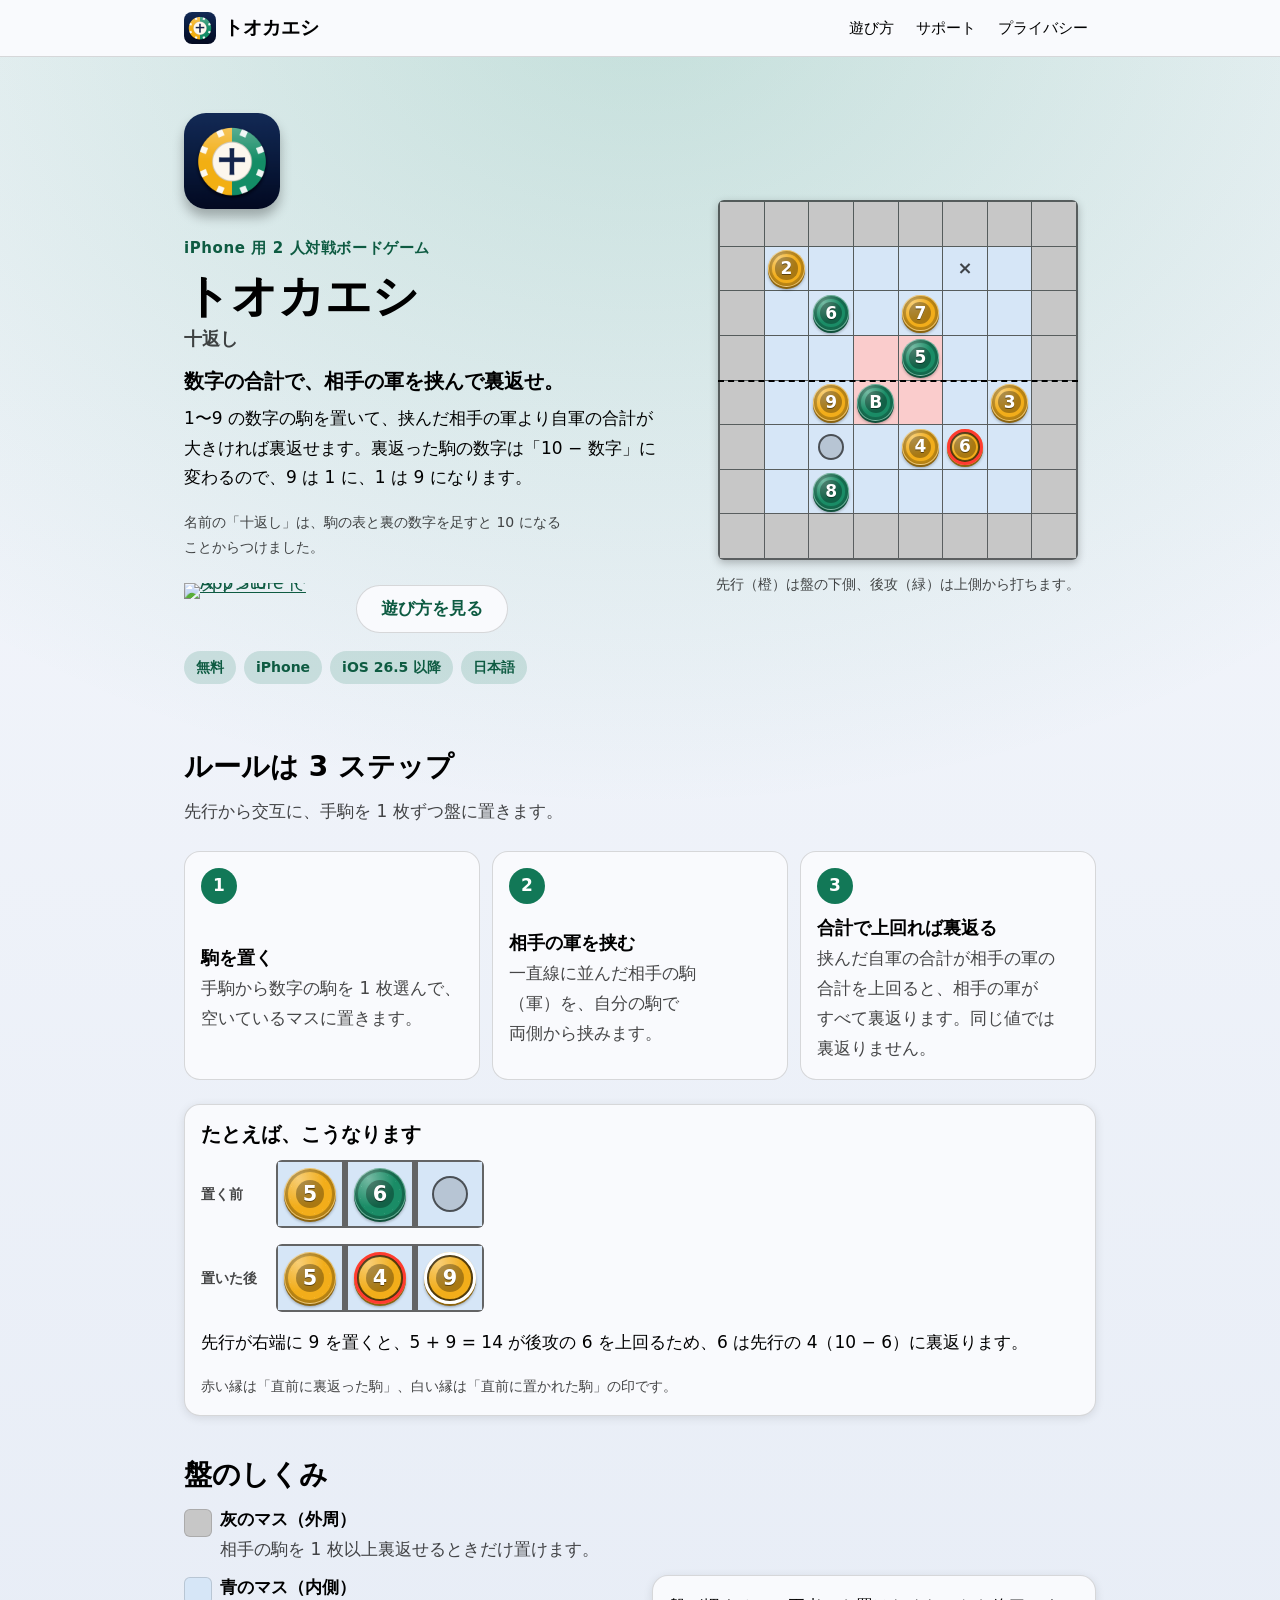
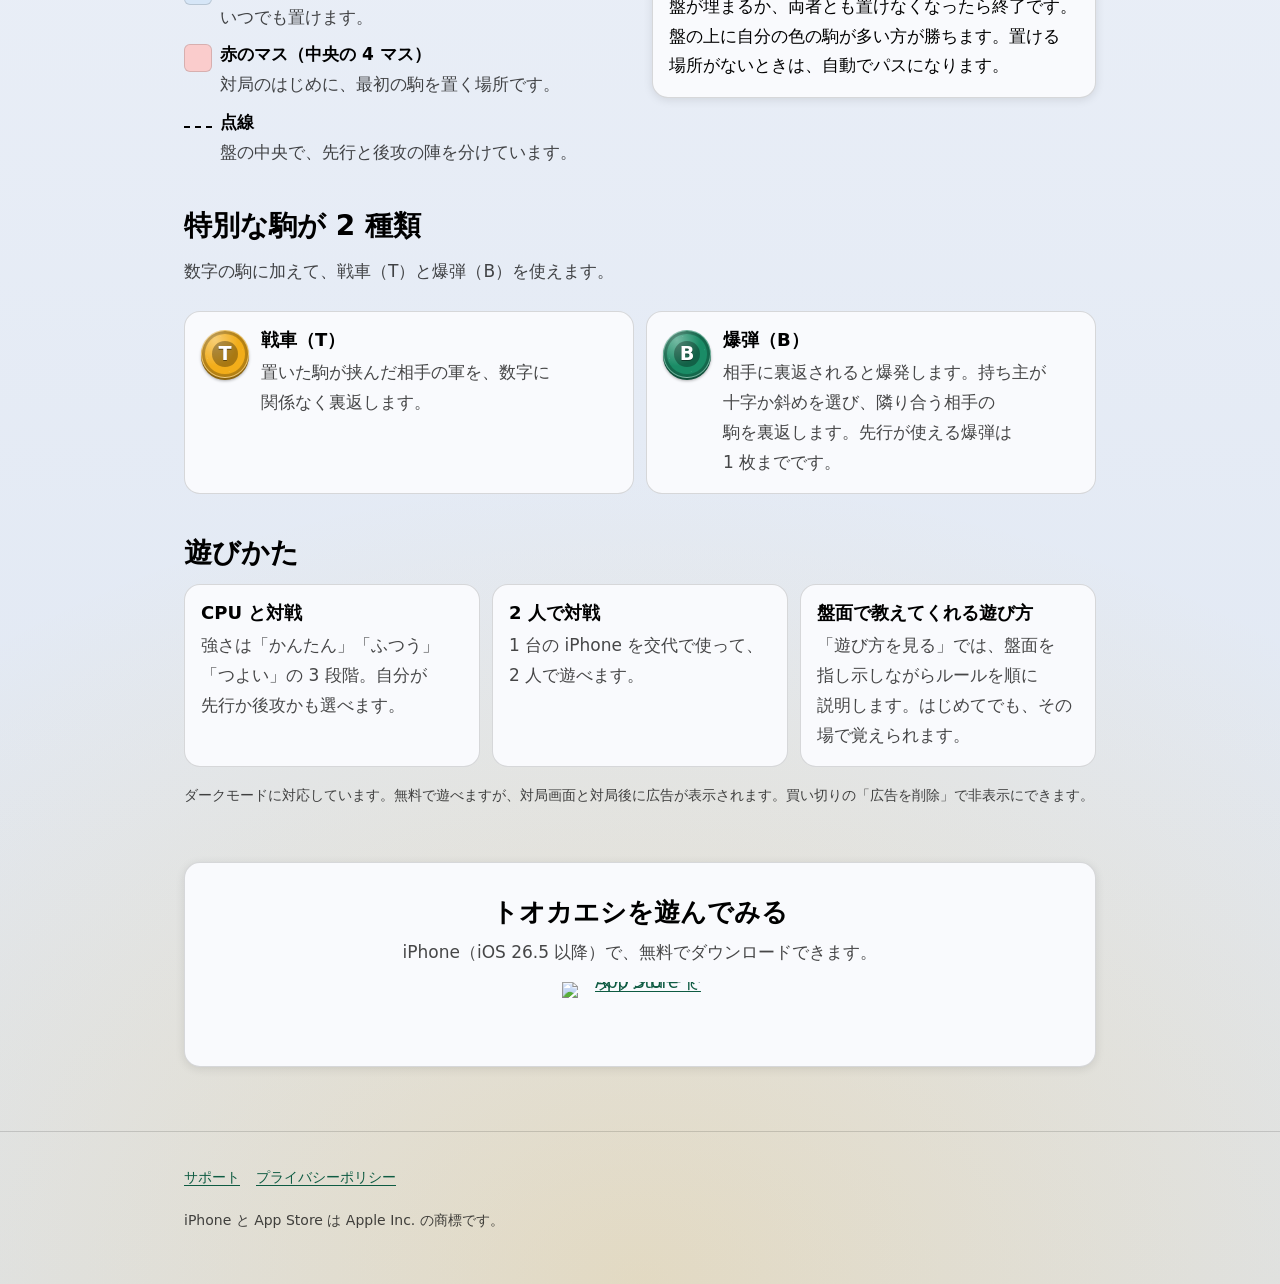
==== tokaeshi/index.html @ 796e7eb5 "トオカエシのサイトを再構築し、紹介ページとアクセス解析の土台を追加 - tokaeshi/index.html を新設（アプリ紹介・ルール・特別な駒・App Store への導線） - support" ====
<!doctype html>
<html lang="ja">
<head>
<meta charset="utf-8">
<meta name="viewport" content="width=device-width, initial-scale=1">
<title>トオカエシ（十返し）｜数字の合計で挟んで裏返す対戦ボードゲーム</title>
<meta name="description" content="トオカエシ（十返し）は、数字の合計で相手の軍を挟んで裏返す、iPhone 用の 2 人対戦ボードゲームです。CPU 対戦（3 段階）と 2 人対戦、盤面で教えてくれる遊び方つき。無料でダウンロードできます。">
<link rel="canonical" href="https://andy0911.github.io/tokaeshi/">
<meta name="theme-color" content="#f5f7fc" media="(prefers-color-scheme: light)">
<meta name="theme-color" content="#1c1f26" media="(prefers-color-scheme: dark)">
<link rel="icon" type="image/png" sizes="64x64" href="img/favicon-64.png">
<link rel="apple-touch-icon" href="img/apple-touch-icon.png">
<meta property="og:type" content="website">
<meta property="og:site_name" content="トオカエシ">
<meta property="og:locale" content="ja_JP">
<meta property="og:title" content="トオカエシ（十返し）｜数字の合計で挟んで裏返す対戦ボードゲーム">
<meta property="og:description" content="数字の合計で、相手の軍を挟んで裏返せ。iPhone 用の 2 人対戦ボードゲーム。">
<meta property="og:url" content="https://andy0911.github.io/tokaeshi/">
<meta property="og:image" content="https://andy0911.github.io/tokaeshi/img/icon-512.png">
<meta name="twitter:card" content="summary">
<link rel="stylesheet" href="style.css">
<script type="application/ld+json">
{
  "@context": "https://schema.org",
  "@type": "MobileApplication",
  "name": "トオカエシ",
  "alternateName": "十返し",
  "description": "数字の合計で相手の軍を挟んで裏返す、iPhone 用の 2 人対戦ボードゲーム。",
  "applicationCategory": "GameApplication",
  "operatingSystem": "iOS 26.5 以降",
  "inLanguage": "ja",
  "url": "https://andy0911.github.io/tokaeshi/",
  "downloadUrl": "https://apps.apple.com/jp/app/id6817160128",
  "image": "https://andy0911.github.io/tokaeshi/img/icon-512.png",
  "offers": { "@type": "Offer", "price": "0", "priceCurrency": "JPY" }
}
</script>
<script src="../analytics.js" defer></script>
</head>
<body>
<a class="skip-link" href="#main">本文へ移動</a>

<header class="site-header">
  <div class="wrap">
    <a class="brand" href="./"><img src="img/icon-512.png" alt="" width="32" height="32"><span class="brand-text">トオカエシ</span></a>
    <nav aria-label="サイト内">
      <ul class="site-nav">
        <li><a href="#rules">遊び方</a></li>
        <li><a href="support.html">サポート</a></li>
        <li><a href="privacy.html">プライバシー</a></li>
      </ul>
    </nav>
  </div>
</header>

<main id="main">
  <section class="hero" aria-labelledby="hero-title">
    <div class="wrap hero-grid">
      <div>
        <img class="hero-icon" src="img/icon-512.png" alt="トオカエシのアプリアイコン" width="96" height="96">
        <p class="eyebrow">iPhone 用 2 人対戦ボードゲーム</p>
        <h1 id="hero-title">トオカエシ<small>十返し</small></h1>
        <p class="lead">数字の合計で、相手の軍を挟んで裏返せ。</p>
        <p>1〜9 の数字の駒を置いて、挟んだ相手の軍より自軍の合計が大きければ裏返せます。裏返った駒の数字は「10 − 数字」に変わるので、9 は 1 に、1 は 9 になります。</p>
        <p class="muted small">名前の「十返し」は、駒の表と裏の数字を足すと 10 になることからつけました。</p>
        <div class="cta-row">
          <a class="store-badge" href="https://apps.apple.com/jp/app/id6817160128" data-placement="hero"><img src="https://tools.applemediaservices.com/api/badges/download-on-the-app-store/black/ja-jp?size=250x83" alt="App Store でダウンロード" width="156" height="52"></a>
          <a class="btn" href="#rules">遊び方を見る</a>
        </div>
        <ul class="facts" aria-label="アプリの概要">
          <li>無料</li>
          <li>iPhone</li>
          <li>iOS 26.5 以降</li>
          <li>日本語</li>
        </ul>
      </div>
      <figure class="hero-board" style="margin:0">
        <div class="board" role="img" aria-label="トオカエシの盤面のイメージ。8×8 のマスに、橙の先行と緑の後攻の数字の駒が並んでいます。"><div class="cell gray"></div><div class="cell gray"></div><div class="cell gray"></div><div class="cell gray"></div><div class="cell gray"></div><div class="cell gray"></div><div class="cell gray"></div><div class="cell gray"></div><div class="cell gray"></div><div class="cell blue"><span class="chip first"><span>2</span></span></div><div class="cell blue"></div><div class="cell blue"></div><div class="cell blue"></div><div class="cell blue"><b class="x">×</b></div><div class="cell blue"></div><div class="cell gray"></div><div class="cell gray"></div><div class="cell blue"></div><div class="cell blue"><span class="chip second"><span>6</span></span></div><div class="cell blue"></div><div class="cell blue"><span class="chip first"><span>7</span></span></div><div class="cell blue"></div><div class="cell blue"></div><div class="cell gray"></div><div class="cell gray"></div><div class="cell blue"></div><div class="cell blue"></div><div class="cell red"></div><div class="cell red"><span class="chip second"><span>5</span></span></div><div class="cell blue"></div><div class="cell blue"></div><div class="cell gray"></div><div class="cell gray"></div><div class="cell blue"></div><div class="cell blue"><span class="chip first"><span>9</span></span></div><div class="cell red"><span class="chip second"><span>B</span></span></div><div class="cell red"></div><div class="cell blue"></div><div class="cell blue"><span class="chip first"><span>3</span></span></div><div class="cell gray"></div><div class="cell gray"></div><div class="cell blue"></div><div class="cell blue"><i class="hint"></i></div><div class="cell blue"></div><div class="cell blue"><span class="chip first"><span>4</span></span></div><div class="cell blue"><span class="chip first flipped"><span>6</span></span></div><div class="cell blue"></div><div class="cell gray"></div><div class="cell gray"></div><div class="cell blue"></div><div class="cell blue"><span class="chip second"><span>8</span></span></div><div class="cell blue"></div><div class="cell blue"></div><div class="cell blue"></div><div class="cell blue"></div><div class="cell gray"></div><div class="cell gray"></div><div class="cell gray"></div><div class="cell gray"></div><div class="cell gray"></div><div class="cell gray"></div><div class="cell gray"></div><div class="cell gray"></div><div class="cell gray"></div></div>
        <figcaption>先行（橙）は盤の下側、後攻（緑）は上側から打ちます。</figcaption>
      </figure>
    </div>
  </section>

  <section class="section" id="rules" aria-labelledby="rules-title">
    <div class="wrap">
      <h2 id="rules-title">ルールは 3 ステップ</h2>
      <p class="section-lead">先行から交互に、手駒を 1 枚ずつ盤に置きます。</p>
      <ol class="steps">
        <li>
          <div>
            <h3>駒を置く</h3>
            <p>手駒から数字の駒を 1 枚選んで、空いているマスに置きます。</p>
          </div>
        </li>
        <li>
          <div>
            <h3>相手の軍を挟む</h3>
            <p>一直線に並んだ相手の駒（軍）を、自分の駒で両側から挟みます。</p>
          </div>
        </li>
        <li>
          <div>
            <h3>合計で上回れば裏返る</h3>
            <p>挟んだ自軍の合計が相手の軍の合計を上回ると、相手の軍がすべて裏返ります。同じ値では裏返りません。</p>
          </div>
        </li>
      </ol>

      <div class="panel">
        <h3 class="section-title" style="font-size:20px">たとえば、こうなります</h3>
        <div class="demo">
          <div class="demo-row">
            <span class="demo-label">置く前</span>
            <div class="demo-cells" role="img" aria-label="置く前: 先行の 5、後攻の 6 が並び、その右が空きマスです。">
              <span><span class="chip first"><span>5</span></span></span>
              <span><span class="chip second"><span>6</span></span></span>
              <span><i class="hint"></i></span>
            </div>
          </div>
          <div class="demo-row">
            <span class="demo-label">置いた後</span>
            <div class="demo-cells" role="img" aria-label="置いた後: 先行が右の空きマスに 9 を置き、後攻の 6 は先行の 4 に裏返りました。">
              <span><span class="chip first"><span>5</span></span></span>
              <span><span class="chip first flipped"><span>4</span></span></span>
              <span><span class="chip first placed"><span>9</span></span></span>
            </div>
          </div>
          <p class="demo-note">先行が右端に 9 を置くと、5 + 9 = 14 が後攻の 6 を上回るため、6 は先行の 4（10 − 6）に裏返ります。</p>
          <p class="demo-note small muted">赤い縁は「直前に裏返った駒」、白い縁は「直前に置かれた駒」の印です。</p>
        </div>
      </div>
    </div>
  </section>

  <section class="section" id="board" aria-labelledby="board-title">
    <div class="wrap">
      <h2 id="board-title">盤のしくみ</h2>
      <div class="split">
        <ul class="zones">
          <li><i class="z-gray" aria-hidden="true"></i><div><strong>灰のマス（外周）</strong><br><span class="muted">相手の駒を 1 枚以上裏返せるときだけ置けます。</span></div></li>
          <li><i class="z-blue" aria-hidden="true"></i><div><strong>青のマス（内側）</strong><br><span class="muted">いつでも置けます。</span></div></li>
          <li><i class="z-red" aria-hidden="true"></i><div><strong>赤のマス（中央の 4 マス）</strong><br><span class="muted">対局のはじめに、最初の駒を置く場所です。</span></div></li>
          <li><i class="z-line" aria-hidden="true"></i><div><strong>点線</strong><br><span class="muted">盤の中央で、先行と後攻の陣を分けています。</span></div></li>
        </ul>
        <div class="panel">
          <p style="margin:0">盤が埋まるか、両者とも置けなくなったら終了です。盤の上に自分の色の駒が多い方が勝ちます。置ける場所がないときは、自動でパスになります。</p>
        </div>
      </div>
    </div>
  </section>

  <section class="section" id="pieces" aria-labelledby="pieces-title">
    <div class="wrap">
      <h2 id="pieces-title">特別な駒が 2 種類</h2>
      <p class="section-lead">数字の駒に加えて、戦車（T）と爆弾（B）を使えます。</p>
      <ul class="cards cols-2">
        <li>
          <div class="piece-row">
            <span class="chip first" aria-hidden="true"><span>T</span></span>
            <div>
              <h3>戦車（T）</h3>
              <p>置いた駒が挟んだ相手の軍を、数字に関係なく裏返します。</p>
            </div>
          </div>
        </li>
        <li>
          <div class="piece-row">
            <span class="chip second" aria-hidden="true"><span>B</span></span>
            <div>
              <h3>爆弾（B）</h3>
              <p>相手に裏返されると爆発します。持ち主が十字か斜めを選び、隣り合う相手の駒を裏返します。先行が使える爆弾は 1 枚までです。</p>
            </div>
          </div>
        </li>
      </ul>
    </div>
  </section>

  <section class="section" id="features" aria-labelledby="features-title">
    <div class="wrap">
      <h2 id="features-title">遊びかた</h2>
      <ul class="cards cols-3">
        <li>
          <h3>CPU と対戦</h3>
          <p>強さは「かんたん」「ふつう」「つよい」の 3 段階。自分が先行か後攻かも選べます。</p>
        </li>
        <li>
          <h3>2 人で対戦</h3>
          <p>1 台の iPhone を交代で使って、2 人で遊べます。</p>
        </li>
        <li>
          <h3>盤面で教えてくれる遊び方</h3>
          <p>「遊び方を見る」では、盤面を指し示しながらルールを順に説明します。はじめてでも、その場で覚えられます。</p>
        </li>
      </ul>
      <p class="muted small" style="margin-top:var(--space-5)">ダークモードに対応しています。無料で遊べますが、対局画面と対局後に広告が表示されます。買い切りの「広告を削除」で非表示にできます。</p>
    </div>
  </section>

  <section class="wrap">
    <div class="panel cta-band">
      <h2>トオカエシを遊んでみる</h2>
      <p class="muted" style="margin:0">iPhone（iOS 26.5 以降）で、無料でダウンロードできます。</p>
      <a class="store-badge" href="https://apps.apple.com/jp/app/id6817160128" data-placement="footer-cta"><img src="https://tools.applemediaservices.com/api/badges/download-on-the-app-store/black/ja-jp?size=250x83" alt="App Store でダウンロード" width="156" height="52"></a>
    </div>
  </section>
</main>

<footer class="site-footer">
  <div class="wrap">
    <ul>
      <li><a href="support.html">サポート</a></li>
      <li><a href="privacy.html">プライバシーポリシー</a></li>
    </ul>
    <p>iPhone と App Store は Apple Inc. の商標です。</p>
  </div>
</footer>
</body>
</html>
---- tokaeshi/style.css ----
/*
 * トオカエシ サイト共通スタイル
 * デザインシステム「トオカエシ」（tokens.json）のトークン名と値をそのまま CSS 変数にしている。
 * ライト/ダークは OS の外観設定（prefers-color-scheme）に従う。
 * ルート直下の index.html もこのファイルを読む。
 */

/* ---------- トークン ---------- */
:root {
  color-scheme: light dark;

  /* 色（ライト） */
  --player-first: #f2ad1a;
  --player-second: #1a8c66;
  --zone-gray: #c7c7c7;
  --zone-blue: #d6e6f7;
  --zone-red: #facccc;
  --board-frame: #00000099;
  --board-divider: #000000;
  --chip-text: #ffffff;
  --on-player: #000000;
  --flipped-ring: #ff3b30;
  --last-placed-ring: #ffffff;
  --chip-recess: #0000004d;
  --chip-text-shadow: #00000073;
  --chip-shade: #00000038;
  --chip-inlay: #ffffff80;
  --chip-sheen: #ffffff66;
  --chip-ring-keyline: #00000099;
  --backdrop-top: #f5f7fc;
  --backdrop-bottom: #dee6f2;
  --brand-tint: #127857;
  --label: #000000;
  /* サイト独自: ガラスの面。DS の glass プレビュー（背景色に白を重ねる）と同じ作り */
  --glass: color-mix(in srgb, var(--backdrop-top) 60%, #ffffff 40%);
  --glass-line: color-mix(in srgb, var(--label) 14%, transparent);

  /* 余白・角丸・影 */
  --space-1: 4px;
  --space-2: 6px;
  --space-3: 8px;
  --space-4: 12px;
  --space-5: 16px;
  --space-6: 24px;
  --space-7: 32px;
  --radius-board: 6px;
  --radius-panel: 16px;
  --radius-dialog: 28px;
  --radius-pill: 999px;
  --shadow-board: 0 3px 8px #00000040;
  --shadow-hero: 0 8px 12px #00000047;

  /* 書体 */
  --font-sans: -apple-system, "SF Pro Text", "Hiragino Sans", "Hiragino Kaku Gothic ProN", system-ui, sans-serif;
  --font-rounded: ui-rounded, "SF Pro Rounded", "Hiragino Maru Gothic ProN", "Hiragino Sans", system-ui, sans-serif;
}

@media (prefers-color-scheme: dark) {
  :root {
    --player-first: #ffbd33;
    --player-second: #38c794;
    --zone-gray: #4d4d4d;
    --zone-blue: #1f3866;
    --zone-red: #471b1f;
    --board-frame: #1a1a1a;
    --board-divider: #ebebeb;
    --chip-text: #141414;
    --flipped-ring: #ff5252;
    --chip-recess: #ffffff38;
    --chip-text-shadow: #00000000;
    --backdrop-top: #1c1f26;
    --backdrop-bottom: #0d0f14;
    --brand-tint: #38c794;
    --label: #ffffff;
    --glass: color-mix(in srgb, var(--backdrop-top) 88%, #ffffff 12%);
    --glass-line: color-mix(in srgb, var(--label) 16%, transparent);
  }
}

/*
 * 文字に使うブランド色。brand-tint はライトでは白文字を載せる塗りのための値（白との比 約 5.5:1）で、
 * 背景の上の文字・リンクにするとコントラストが 4.5:1 に届かない。ライトだけ少し暗くして文字に使う。
 * ダークの brand-tint は暗い背景の上で十分な比があるため、そのまま使う。
 */
:root { --text-tint: color-mix(in srgb, var(--brand-tint) 76%, #000000); }
@media (prefers-color-scheme: dark) { :root { --text-tint: var(--brand-tint); } }

/*
 * 本文の補助色。DS の label-secondary（不透明度 60%）は背景の上で 4.5:1 に届かないため、
 * DS README の指針「重要な説明は label を 70% にして使う」に従い、72% の label を使う。
 */
:root { --text-muted: color-mix(in srgb, var(--label) 72%, transparent); }

/* ---------- 基本 ---------- */
*, *::before, *::after { box-sizing: border-box; }
html { -webkit-text-size-adjust: 100%; scroll-padding-top: 72px; }
body {
  margin: 0;
  min-height: 100vh;
  font-family: var(--font-sans);
  font-size: 17px;
  line-height: 1.75;
  word-break: auto-phrase; /* 対応ブラウザでは文節の切れ目で改行する */
  color: var(--label);
  background-color: var(--backdrop-bottom);
  /* 背景は縦グラデーションに、上に player-second・下に player-first の光を 22% で差す（DS README） */
  background-image:
    radial-gradient(120% 40% at 50% 0%, color-mix(in srgb, var(--player-second) 22%, transparent), transparent 70%),
    radial-gradient(120% 40% at 50% 100%, color-mix(in srgb, var(--player-first) 22%, transparent), transparent 70%),
    linear-gradient(180deg, var(--backdrop-top), var(--backdrop-bottom));
  background-repeat: no-repeat;
}
img, svg { max-width: 100%; height: auto; }
a { color: var(--text-tint); text-underline-offset: 0.18em; }
a:hover { text-decoration-thickness: 2px; }
:focus-visible { outline: 3px solid var(--brand-tint); outline-offset: 3px; border-radius: 4px; }
p { margin: 0 0 1em; text-wrap: pretty; }
h1, h2, h3, .lead { text-wrap: balance; }
h1, h2, h3 { line-height: 1.35; margin: 0; }
ul, ol { margin: 0 0 1em; padding-left: 1.4em; }
.skip-link { position: absolute; left: var(--space-5); top: -100px; z-index: 10; padding: var(--space-3) var(--space-5);
  background: var(--brand-tint); color: var(--chip-text); border-radius: var(--radius-pill); }
.skip-link:focus { top: var(--space-3); }

.wrap { width: 100%; max-width: 960px; margin-inline: auto; padding-inline: var(--space-5); }
.prose-wrap { max-width: 720px; }
@media (min-width: 640px) { .wrap { padding-inline: var(--space-6); } }

/* ---------- ヘッダー・フッター ---------- */
.site-header { position: sticky; top: 0; z-index: 5; background: var(--glass); border-bottom: 1px solid var(--glass-line);
  -webkit-backdrop-filter: blur(14px); backdrop-filter: blur(14px); }
.site-header .wrap { display: flex; align-items: center; justify-content: space-between; gap: var(--space-4); min-height: 56px; }
.brand { display: inline-flex; align-items: center; gap: var(--space-3); min-height: 44px; color: var(--label);
  font-family: var(--font-rounded); font-weight: 800; font-size: 19px; text-decoration: none; }
.brand img { width: 32px; height: 32px; border-radius: 8px; }
/* 狭い画面ではロゴのみにしてナビを 1 行に収める（名前はスクリーンリーダー向けに残す） */
@media (max-width: 479px) {
  .brand:has(img) .brand-text { position: absolute; width: 1px; height: 1px; overflow: hidden; clip-path: inset(50%); white-space: nowrap; }
  .brand:has(img) { gap: 0; }
}
.site-nav { display: flex; flex-wrap: wrap; gap: 0 var(--space-2); margin: 0; padding: 0; list-style: none; }
.site-nav a { display: inline-flex; align-items: center; min-height: 44px; padding: 0 var(--space-3); font-size: 15px;
  color: var(--label); text-decoration: none; border-radius: var(--radius-pill); }
.site-nav a:hover { background: color-mix(in srgb, var(--brand-tint) 14%, transparent); }
.site-nav a[aria-current="page"] { color: var(--text-tint); font-weight: 600; }

.site-footer { margin-top: 64px; padding: var(--space-6) 0 48px; border-top: 1px solid var(--glass-line);
  font-size: 14px; color: var(--text-muted); }
.site-footer ul { display: flex; flex-wrap: wrap; gap: 0 var(--space-5); list-style: none; padding: 0; margin: 0 0 var(--space-3); }
.site-footer a { display: inline-flex; align-items: center; min-height: 44px; }
.site-footer p { margin: 0 0 var(--space-1); }

/* ---------- 駒（チップ）・盤 ---------- */
.chip {
  --d: 48px;
  --c: var(--player-first);
  position: relative; display: inline-grid; place-items: center; flex: none;
  width: var(--d); height: var(--d); border-radius: 50%;
  background:
    radial-gradient(ellipse at 28% 20%, var(--chip-sheen), transparent 50%),
    radial-gradient(circle, transparent 60%, rgba(0, 0, 0, 0.3)),
    var(--c);
  box-shadow: 0 2px 0 color-mix(in srgb, var(--c), #000 42%), 0 3px 3px rgba(0, 0, 0, 0.3), inset 0 0 0 3px var(--chip-shade);
  border: 1px solid rgba(255, 255, 255, 0.35);
  font-family: var(--font-rounded); font-weight: 800; font-size: calc(var(--d) * 0.4); line-height: 1;
  color: var(--chip-text); text-shadow: 0 0.5px 0.5px var(--chip-text-shadow);
}
.chip::before { content: ""; position: absolute; inset: 5px; border-radius: 50%;
  background: repeating-conic-gradient(from 15deg, var(--chip-inlay) 0 8deg, transparent 8deg 30deg);
  -webkit-mask: radial-gradient(circle, transparent 70%, #000 71%); mask: radial-gradient(circle, transparent 70%, #000 71%); }
.chip::after { content: ""; position: absolute; inset: 22%; border-radius: 50%; background: var(--chip-recess); }
.chip > span { position: relative; z-index: 1; }
.chip.first { --c: var(--player-first); }
.chip.second { --c: var(--player-second); }
.chip.flipped { outline: 3px solid var(--flipped-ring); outline-offset: -3px; }
.chip.placed { outline: 3px solid var(--last-placed-ring); outline-offset: -3px; }
.chip.flipped, .chip.placed { box-shadow: 0 2px 0 color-mix(in srgb, var(--c), #000 42%), 0 3px 3px rgba(0, 0, 0, 0.3), inset 0 0 0 3px var(--chip-shade), inset 0 0 0 4px var(--chip-ring-keyline); }
.chip.sm { --d: 28px; }
.chip.sm::before { display: none; }
.chip.sm::after { inset: 14%; }

.board { position: relative; display: grid; grid-template-columns: repeat(8, 1fr); gap: 1px; padding: 2px;
  width: min(100%, 360px); aspect-ratio: 1; margin-inline: auto; background: var(--board-frame);
  border-radius: var(--radius-board); box-shadow: var(--shadow-board); overflow: hidden; }
.board::after { content: ""; position: absolute; left: 0; right: 0; top: 50%; border-top: 2px dashed var(--board-divider); }
.board .cell { display: grid; place-items: center; aspect-ratio: 1; min-width: 0; }
.board .cell.gray { background: var(--zone-gray); }
.board .cell.blue { background: var(--zone-blue); }
.board .cell.red { background: var(--zone-red); }
.board .cell .chip { --d: 84%; width: 84%; height: auto; aspect-ratio: 1; font-size: clamp(11px, 3.6vw, 17px); }
.board .cell .chip::before { display: none; }
.board .cell .chip::after { inset: 18%; }
.board .hint { width: 60%; aspect-ratio: 1; border-radius: 50%;
  background: color-mix(in srgb, var(--board-divider) 14%, transparent);
  border: 2px solid color-mix(in srgb, var(--board-divider) 60%, transparent); }
.board .x { font-size: 18px; line-height: 1; color: var(--label); opacity: 0.7; }

/* ---------- 共通パーツ ---------- */
.eyebrow { margin: 0 0 var(--space-3); font-size: 15px; font-weight: 600; color: var(--text-tint); letter-spacing: 0.04em; }
.panel { background: var(--glass); border: 1px solid var(--glass-line); border-radius: var(--radius-panel);
  padding: var(--space-5); box-shadow: 0 2px 10px rgba(0, 0, 0, 0.1); }
.muted { color: var(--text-muted); }
.small { font-size: 14px; }

.btn { display: inline-flex; align-items: center; justify-content: center; gap: var(--space-3); min-height: 48px;
  padding: 0 var(--space-6); border-radius: var(--radius-pill); font-weight: 600; font-size: 17px; text-decoration: none;
  color: var(--text-tint); background: var(--glass); border: 1px solid var(--glass-line); }
.btn:hover { background: color-mix(in srgb, var(--brand-tint) 12%, var(--glass)); }
.store-badge { display: inline-block; line-height: 0; border-radius: 10px; }
.store-badge img { display: block; height: 52px; width: auto; }
.store-badge:focus-visible { outline-offset: 4px; border-radius: 10px; }

.facts { display: flex; flex-wrap: wrap; gap: var(--space-3); list-style: none; padding: 0; margin: var(--space-5) 0 0; }
.facts li { padding: var(--space-1) var(--space-4); border-radius: var(--radius-pill); font-size: 14px; font-weight: 600;
  color: var(--text-tint); background: color-mix(in srgb, var(--brand-tint) 16%, transparent); }

/* ---------- トップ ---------- */
.hero { padding: var(--space-7) 0 var(--space-6); }
.hero-grid { display: grid; gap: var(--space-7); align-items: center; }
.hero-icon { width: 96px; height: 96px; border-radius: 22px; box-shadow: var(--shadow-hero); margin-bottom: var(--space-5); }
.hero h1 { font-family: var(--font-rounded); font-weight: 800; font-size: 38px; line-height: 1.2; }
.hero h1 small { display: block; margin-top: var(--space-1); font-size: 18px; font-weight: 700; color: var(--text-muted); }
.hero .lead { margin: var(--space-5) 0 var(--space-3); font-size: 20px; font-weight: 700; line-height: 1.5; }
.cta-row { display: flex; flex-wrap: wrap; align-items: center; gap: var(--space-4) var(--space-5); margin-top: var(--space-6); }
.hero-board figcaption { margin-top: var(--space-4); text-align: center; font-size: 14px; color: var(--text-muted); }
@media (min-width: 760px) {
  .hero { padding: 56px 0 var(--space-7); }
  .hero-grid { grid-template-columns: 1.1fr 0.9fr; }
  .hero h1 { font-size: 46px; }
}

.section { padding: var(--space-7) 0 var(--space-3); }
.section > .wrap > h2, .section-title { font-family: var(--font-rounded); font-weight: 800; font-size: 28px; margin-bottom: var(--space-4); }
.section-lead { margin-bottom: var(--space-6); color: var(--text-muted); }

.steps { display: grid; gap: var(--space-4); padding: 0; margin: 0 0 var(--space-6); list-style: none; counter-reset: step; }
.steps li { counter-increment: step; display: grid; grid-template-columns: 36px 1fr; gap: var(--space-4); align-items: start;
  background: var(--glass); border: 1px solid var(--glass-line); border-radius: var(--radius-panel); padding: var(--space-5); }
.steps li::before { content: counter(step); display: grid; place-items: center; width: 36px; height: 36px; border-radius: 50%;
  font-family: var(--font-rounded); font-weight: 800; background: var(--brand-tint); color: var(--chip-text); }
.steps h3 { font-size: 18px; margin-bottom: var(--space-1); }
.steps p { margin: 0; color: var(--text-muted); }
@media (min-width: 720px) { .steps { grid-template-columns: repeat(3, 1fr); } .steps li { grid-template-columns: 1fr; } }

.demo { display: grid; gap: var(--space-5); }
.demo-row { display: flex; align-items: center; gap: var(--space-4); flex-wrap: wrap; }
.demo-label { min-width: 4.5em; font-size: 14px; font-weight: 700; color: var(--text-muted); }
.demo-cells { display: flex; gap: var(--space-2); padding: 2px; border-radius: var(--radius-board); background: var(--board-frame); }
.demo-cells > span { display: grid; place-items: center; width: 64px; height: 64px; background: var(--zone-blue); }
.demo-cells .chip { --d: 52px; }
.demo-cells .hint { width: 36px; height: 36px; border-radius: 50%;
  background: color-mix(in srgb, var(--board-divider) 14%, transparent);
  border: 2px solid color-mix(in srgb, var(--board-divider) 60%, transparent); }
.demo-note { margin: 0; }
.legend-ring { display: inline-block; width: 12px; height: 12px; border-radius: 50%; vertical-align: -1px; margin-right: 4px; }

.cards { display: grid; gap: var(--space-4); padding: 0; margin: 0; list-style: none; }
.cards li { background: var(--glass); border: 1px solid var(--glass-line); border-radius: var(--radius-panel); padding: var(--space-5); }
.cards h3 { font-size: 18px; margin-bottom: var(--space-2); }
.cards p { margin: 0; color: var(--text-muted); }
@media (min-width: 640px) { .cards.cols-2 { grid-template-columns: repeat(2, 1fr); } .cards.cols-3 { grid-template-columns: repeat(3, 1fr); } }

.piece-row { display: flex; gap: var(--space-4); align-items: flex-start; }
.piece-row .chip { margin-top: 2px; }

.zones { display: grid; gap: var(--space-3); list-style: none; padding: 0; margin: 0; }
.zones li { display: grid; grid-template-columns: 28px 1fr; gap: var(--space-3); align-items: start; }
.zones i { width: 28px; height: 28px; border-radius: 6px; border: 1px solid var(--glass-line); margin-top: 4px; }
.zones .z-gray { background: var(--zone-gray); }
.zones .z-blue { background: var(--zone-blue); }
.zones .z-red { background: var(--zone-red); }
.zones .z-line { height: 0; margin-top: 18px; border: 0; border-top: 2px dashed var(--board-divider); border-radius: 0; }
.split { display: grid; gap: var(--space-6); align-items: center; }
@media (min-width: 760px) { .split { grid-template-columns: 1fr 1fr; } }

.cta-band { margin-top: var(--space-7); text-align: center; padding: var(--space-7) var(--space-5); }
.cta-band h2 { font-family: var(--font-rounded); font-weight: 800; font-size: 26px; margin-bottom: var(--space-3); }
.cta-band .store-badge { margin-top: var(--space-3); }

/* ---------- サポート・プライバシー（読み物） ---------- */
.page-head { padding: var(--space-7) 0 var(--space-4); }
.page-head h1 { font-family: var(--font-rounded); font-weight: 800; font-size: clamp(24px, 8vw, 32px); }
.page-head p { margin: var(--space-3) 0 0; color: var(--text-muted); }
.jump { display: flex; flex-wrap: wrap; gap: var(--space-3); list-style: none; padding: 0; margin: var(--space-5) 0 0; }
.jump a { display: inline-flex; align-items: center; min-height: 44px; padding: 0 var(--space-5); border-radius: var(--radius-pill);
  background: var(--glass); border: 1px solid var(--glass-line); text-decoration: none; font-weight: 600; font-size: 15px; }
.prose h2 { font-size: 22px; font-weight: 700; margin: var(--space-7) 0 var(--space-4); padding-bottom: var(--space-2); border-bottom: 1px solid var(--glass-line); }
.prose h3 { font-size: 17px; margin: var(--space-5) 0 var(--space-2); }
.prose li { margin-bottom: var(--space-2); }
.date { color: var(--text-muted); font-size: 15px; }

.faq { display: grid; gap: var(--space-3); }
.faq details { background: var(--glass); border: 1px solid var(--glass-line); border-radius: var(--radius-panel); }
.faq summary { cursor: pointer; list-style: none; display: flex; justify-content: space-between; gap: var(--space-4); align-items: center;
  min-height: 52px; padding: var(--space-3) var(--space-5); font-weight: 600; }
.faq summary::-webkit-details-marker { display: none; }
.faq summary::after { content: "＋"; flex: none; color: var(--text-tint); font-weight: 700; }
.faq details[open] summary::after { content: "－"; }
.faq .answer { padding: 0 var(--space-5) var(--space-4); color: var(--label); }
.faq .answer p:last-child { margin-bottom: 0; }

.contact { margin-top: var(--space-4); }
.contact ul { margin-bottom: 0; }

/* 320px 幅の端末でもナビを 1 行に収める（上のナビの定義より後に置く） */
@media (max-width: 360px) {
  .site-header .wrap { gap: var(--space-2); }
  .site-nav { flex-wrap: nowrap; }
  .site-nav a { padding: 0 var(--space-2); font-size: 14px; }
}

@media (prefers-reduced-motion: reduce) { * { scroll-behavior: auto !important; } }
@media print { .site-header, .site-footer, .cta-band { display: none; } body { background: none; } }
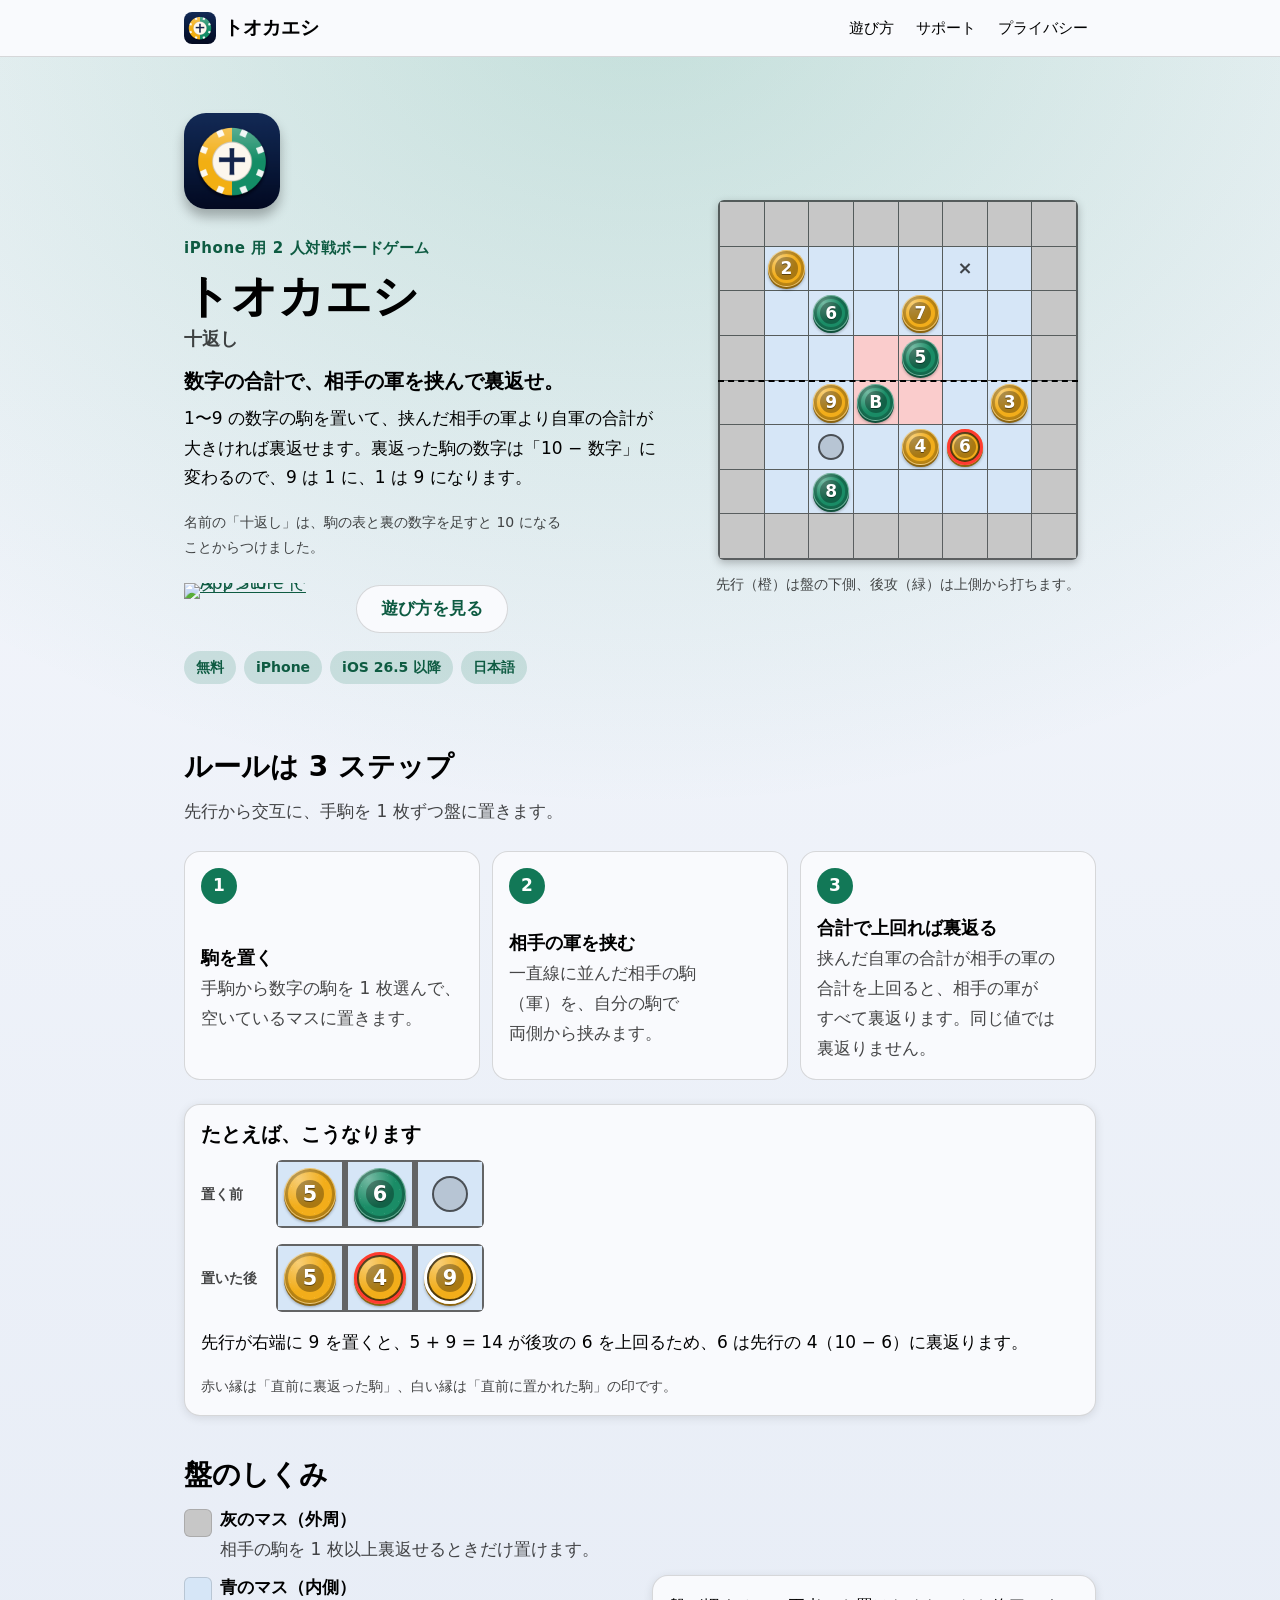
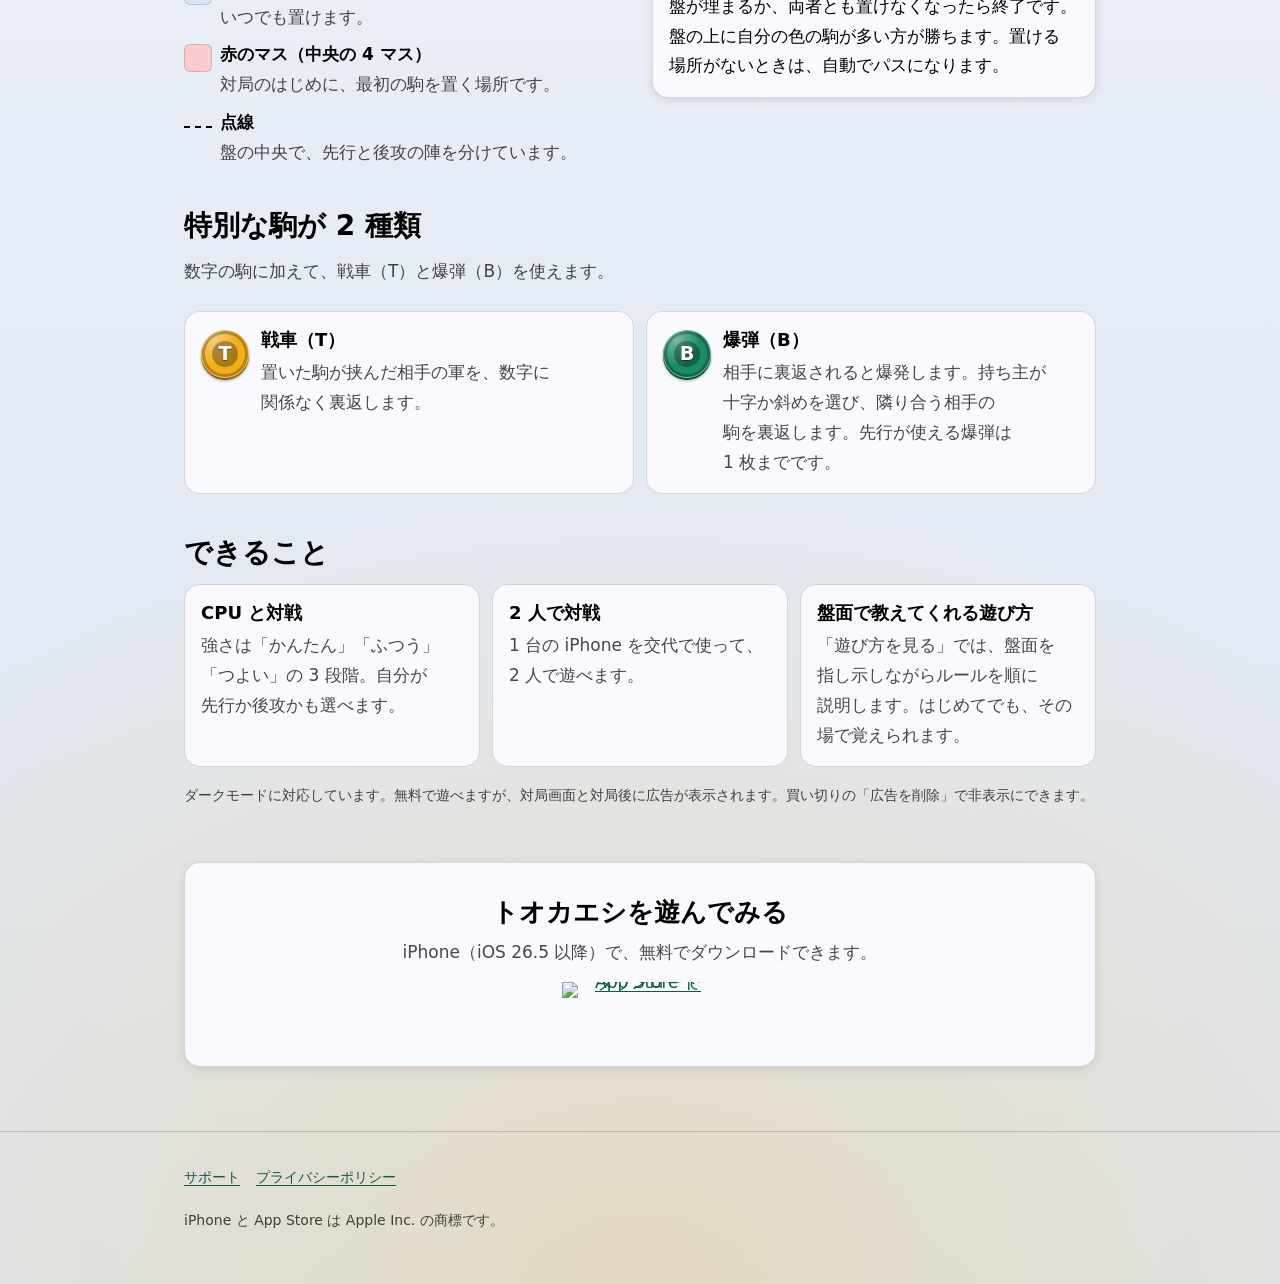
==== commit 08319728: "「遊びかた」の見出しを「できること」に変更（ナビの「遊び方」との重複を解消） Co-Authored-By: Claude Sonnet 5.5 <noreply@anthropic.com>" ====
--- a/tokaeshi/index.html
+++ b/tokaeshi/index.html
@@ -178,7 +178,7 @@
 
   <section class="section" id="features" aria-labelledby="features-title">
     <div class="wrap">
-      <h2 id="features-title">遊びかた</h2>
+      <h2 id="features-title">できること</h2>
       <ul class="cards cols-3">
         <li>
           <h3>CPU と対戦</h3>
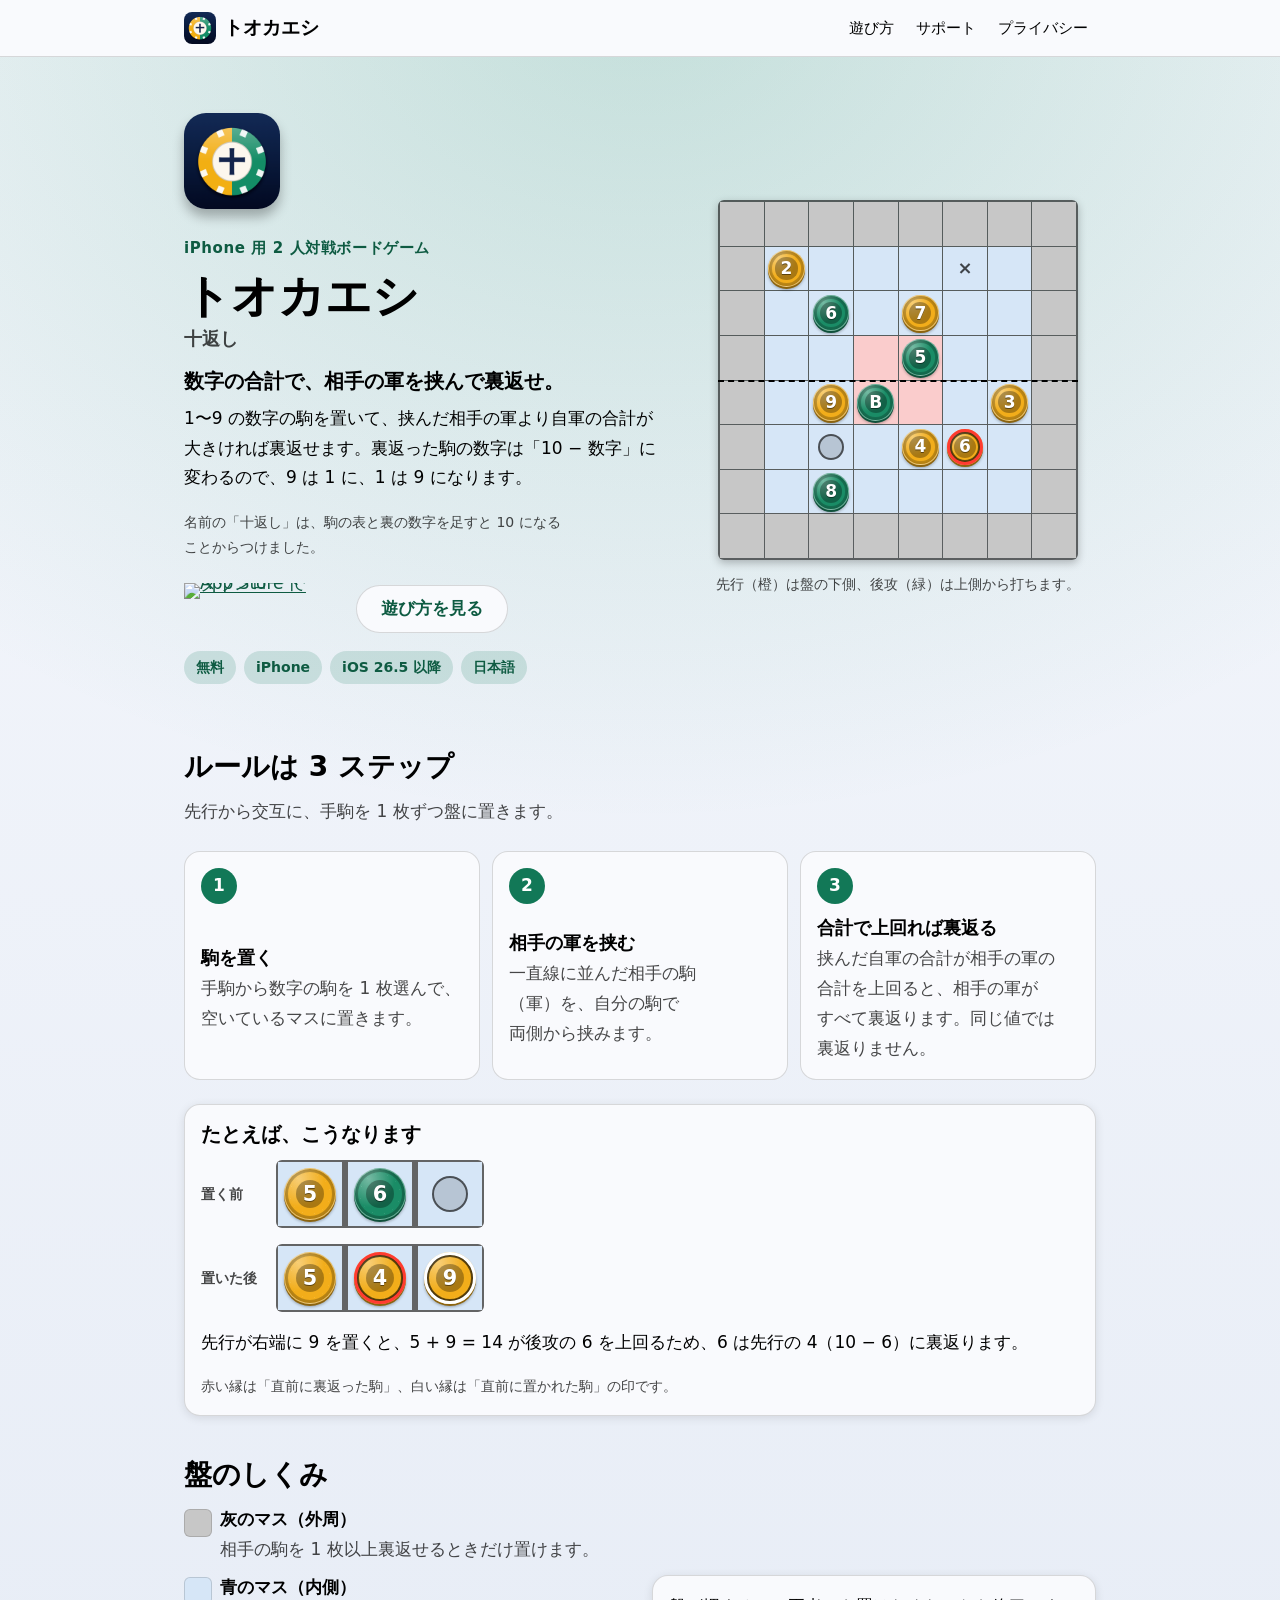
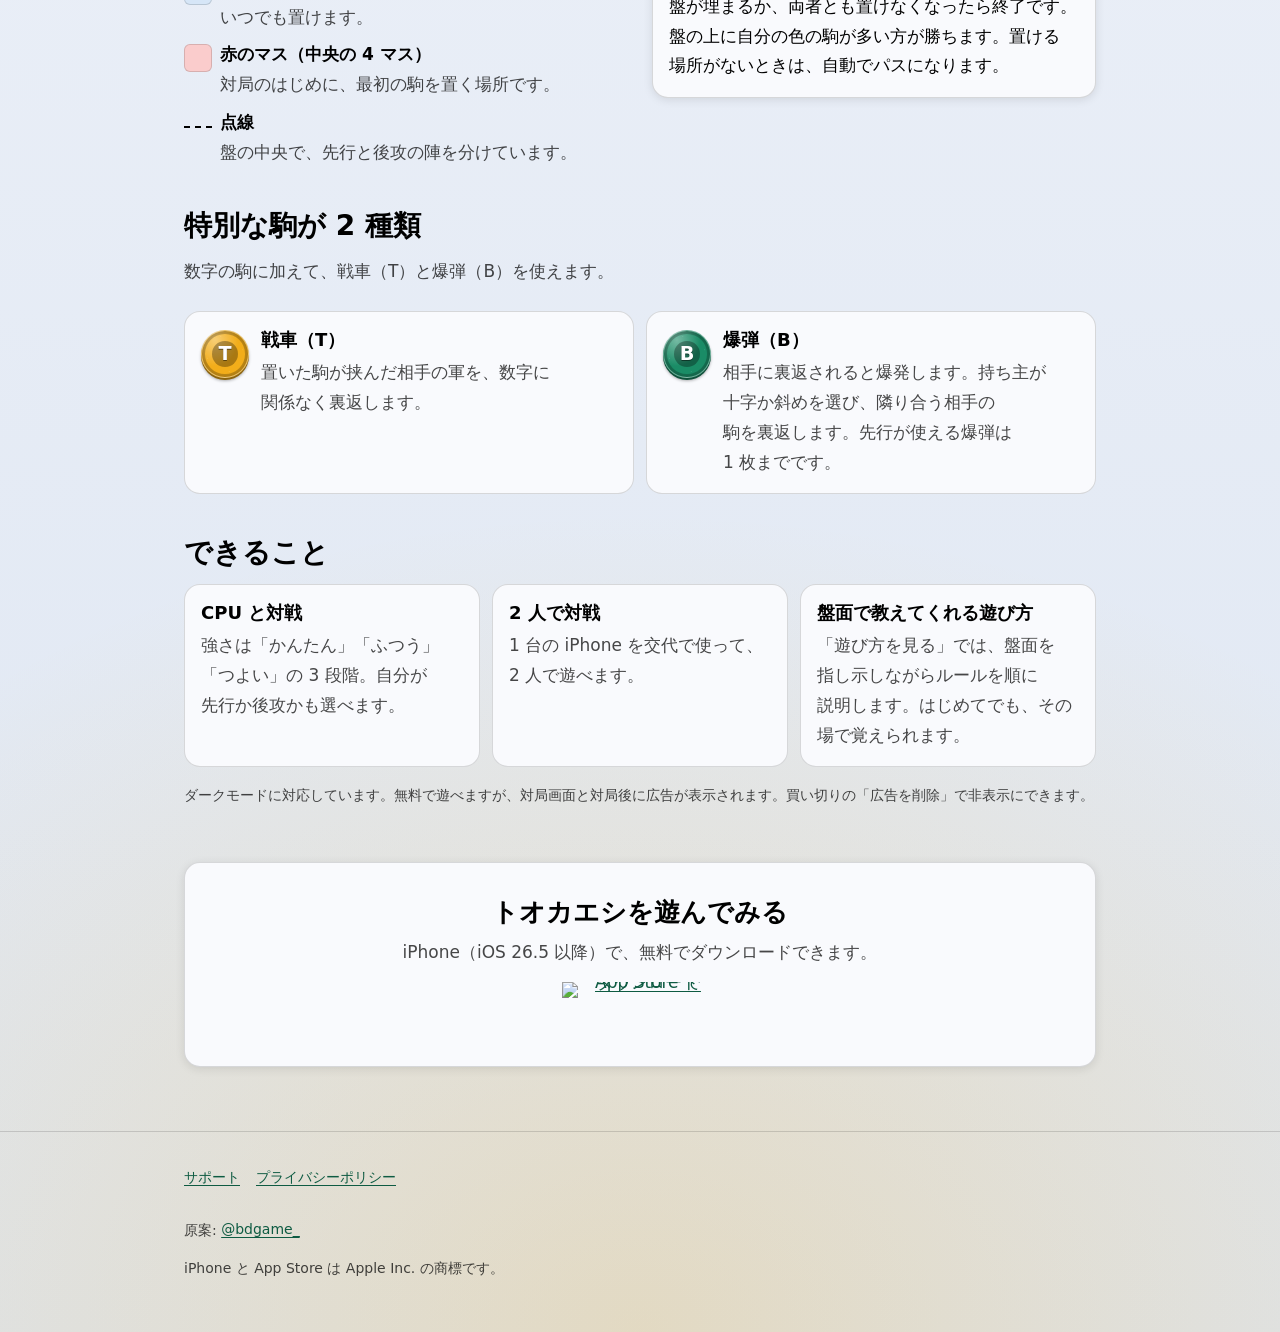
==== commit 72dc3554: "説明サイトのフッターに原案者 @bdgame_ のクレジットを追加 Co-Authored-By: Claude Sonnet 5.5 <noreply@anthropic.com> Claude-S" ====
--- a/tokaeshi/index.html
+++ b/tokaeshi/index.html
@@ -212,6 +212,7 @@
       <li><a href="support.html">サポート</a></li>
       <li><a href="privacy.html">プライバシーポリシー</a></li>
     </ul>
+    <p>原案: <a href="https://x.com/bdgame_" rel="noopener" target="_blank">@bdgame_</a></p>
     <p>iPhone と App Store は Apple Inc. の商標です。</p>
   </div>
 </footer>
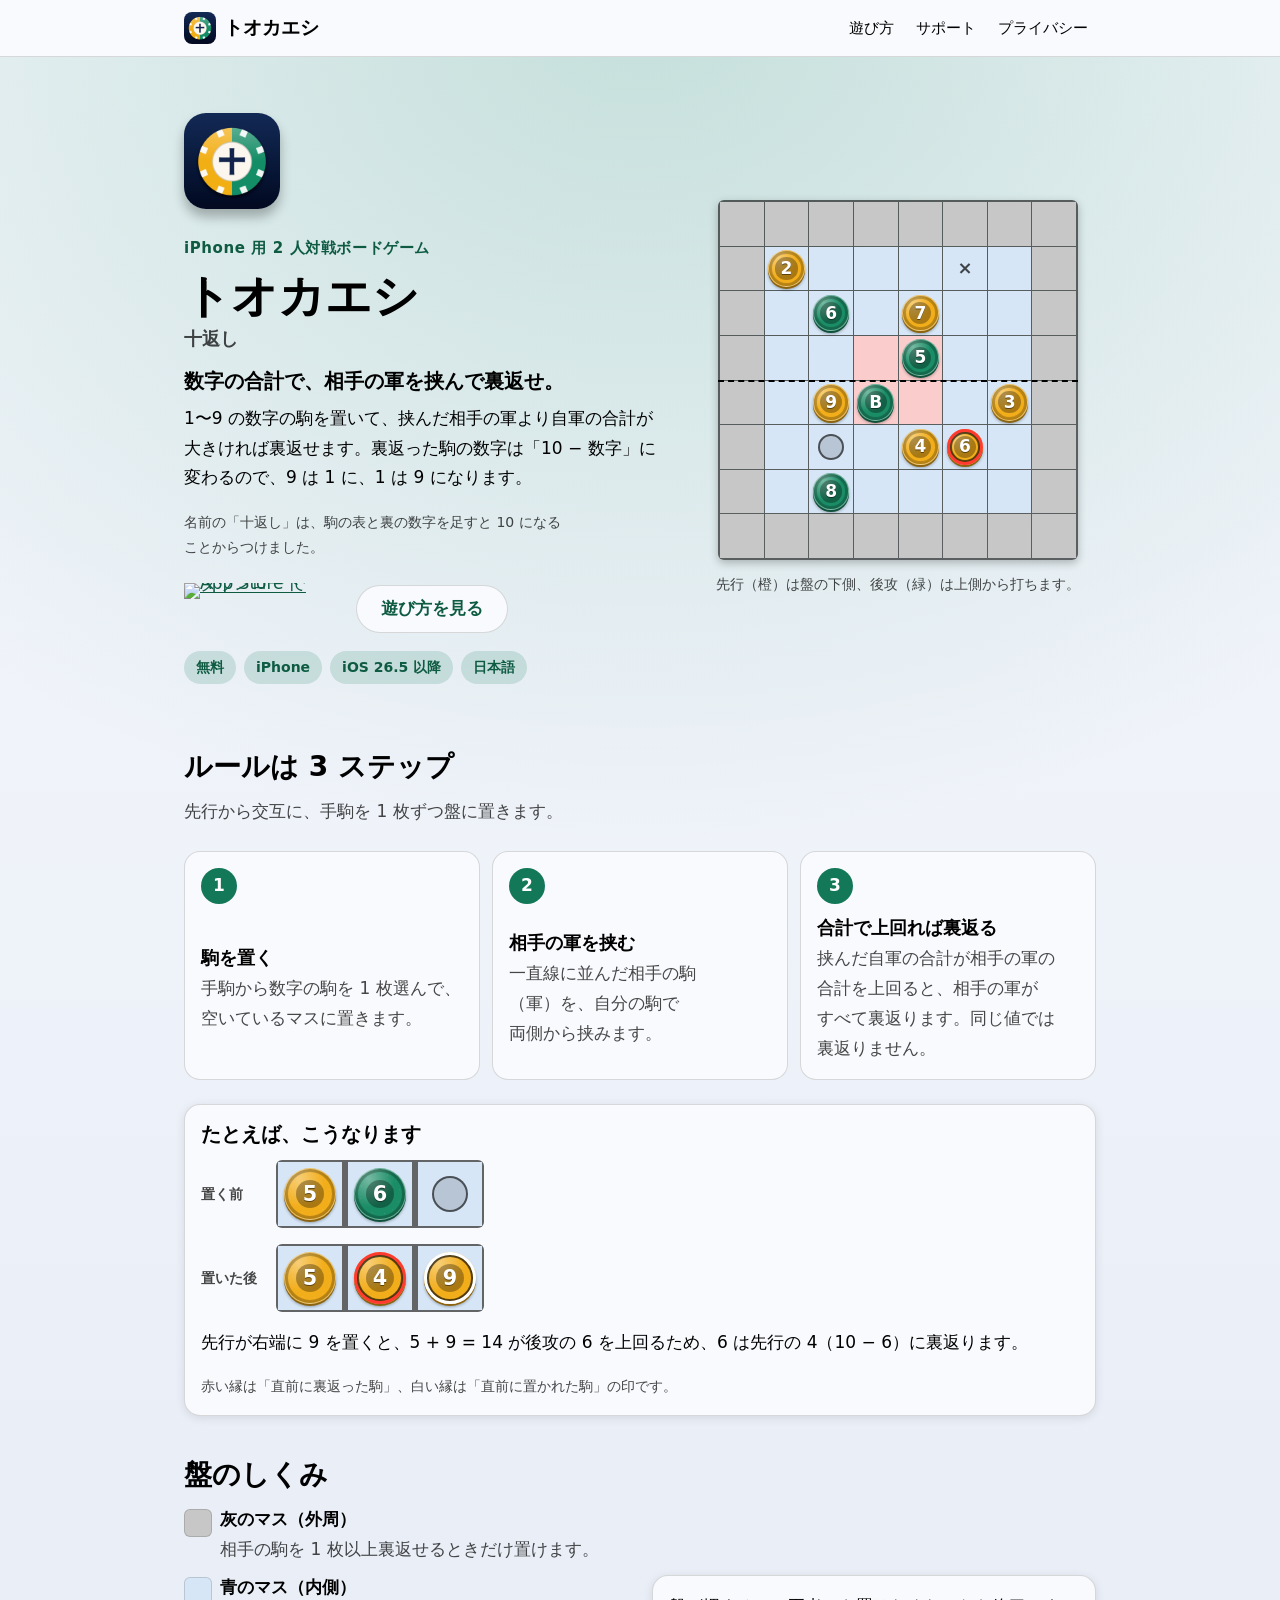
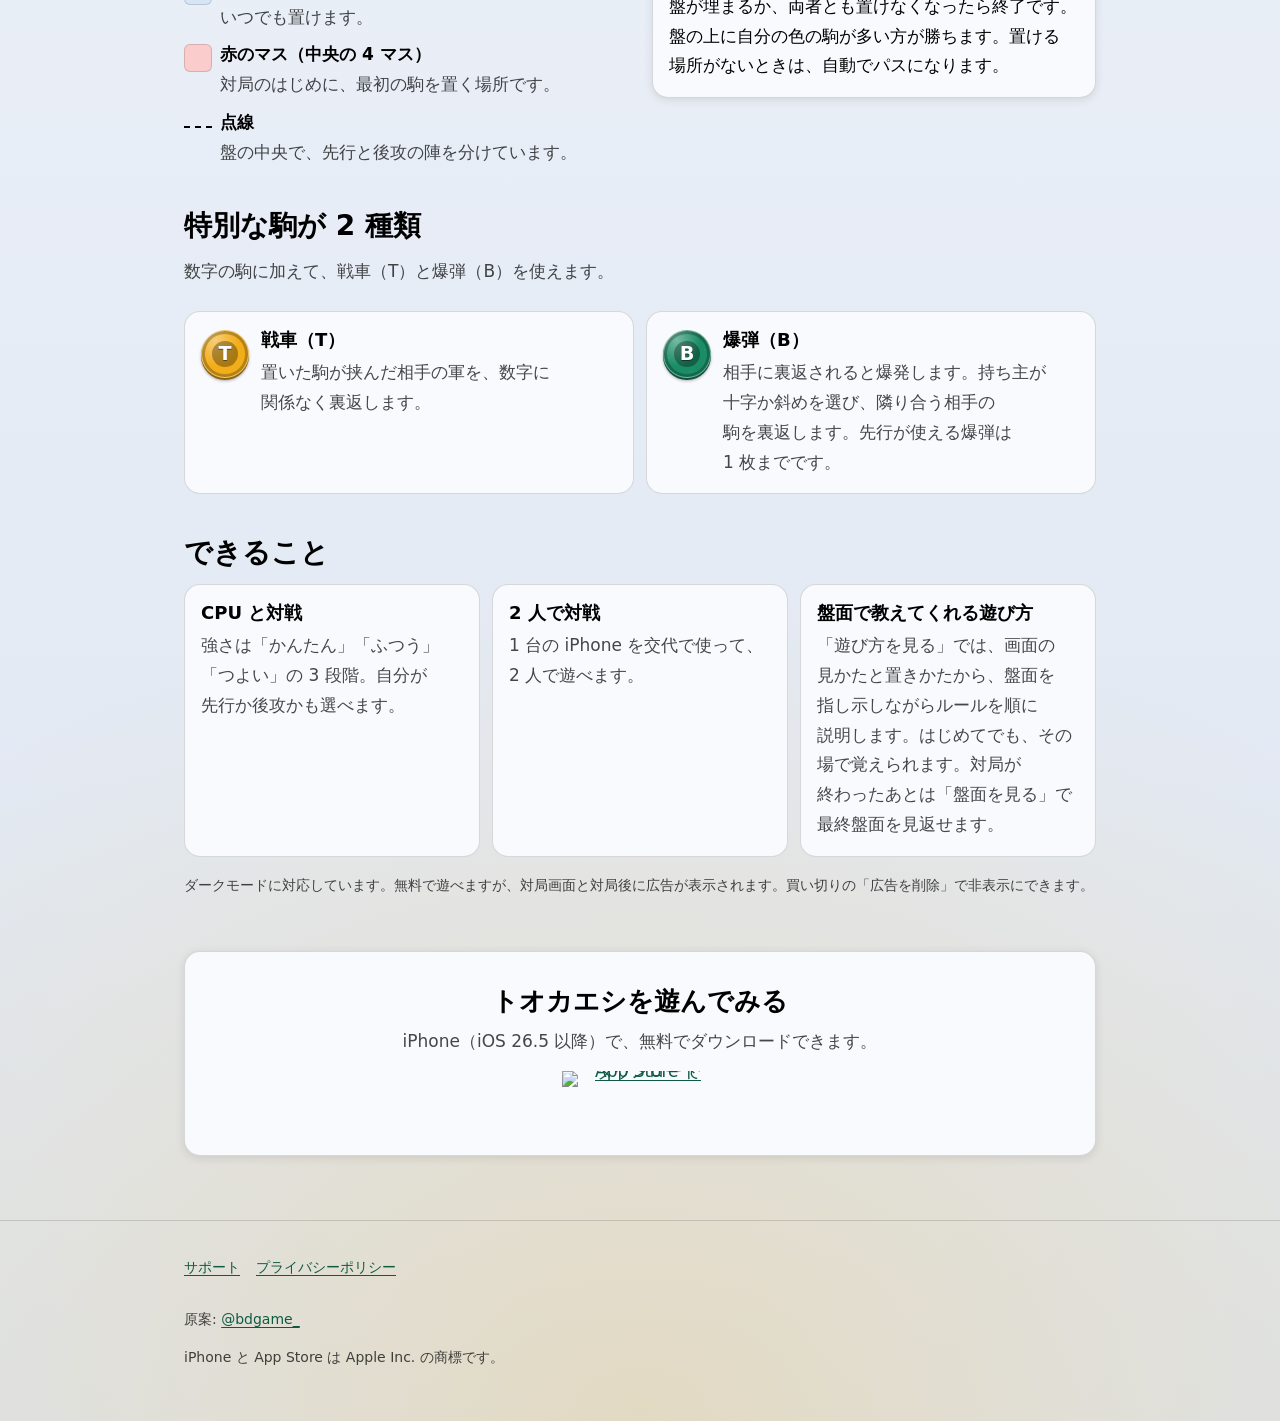
==== commit 5bcce9c7: "説明サイトの「遊び方」の紹介を、画面の見かたレッスンと感想戦に合わせて更新 Co-Authored-By: Claude Sonnet 5.5 <noreply@anthropic.com> Clau" ====
--- a/tokaeshi/index.html
+++ b/tokaeshi/index.html
@@ -190,7 +190,7 @@
         </li>
         <li>
           <h3>盤面で教えてくれる遊び方</h3>
-          <p>「遊び方を見る」では、盤面を指し示しながらルールを順に説明します。はじめてでも、その場で覚えられます。</p>
+          <p>「遊び方を見る」では、画面の見かたと置きかたから、盤面を指し示しながらルールを順に説明します。はじめてでも、その場で覚えられます。対局が終わったあとは「盤面を見る」で最終盤面を見返せます。</p>
         </li>
       </ul>
       <p class="muted small" style="margin-top:var(--space-5)">ダークモードに対応しています。無料で遊べますが、対局画面と対局後に広告が表示されます。買い切りの「広告を削除」で非表示にできます。</p>
